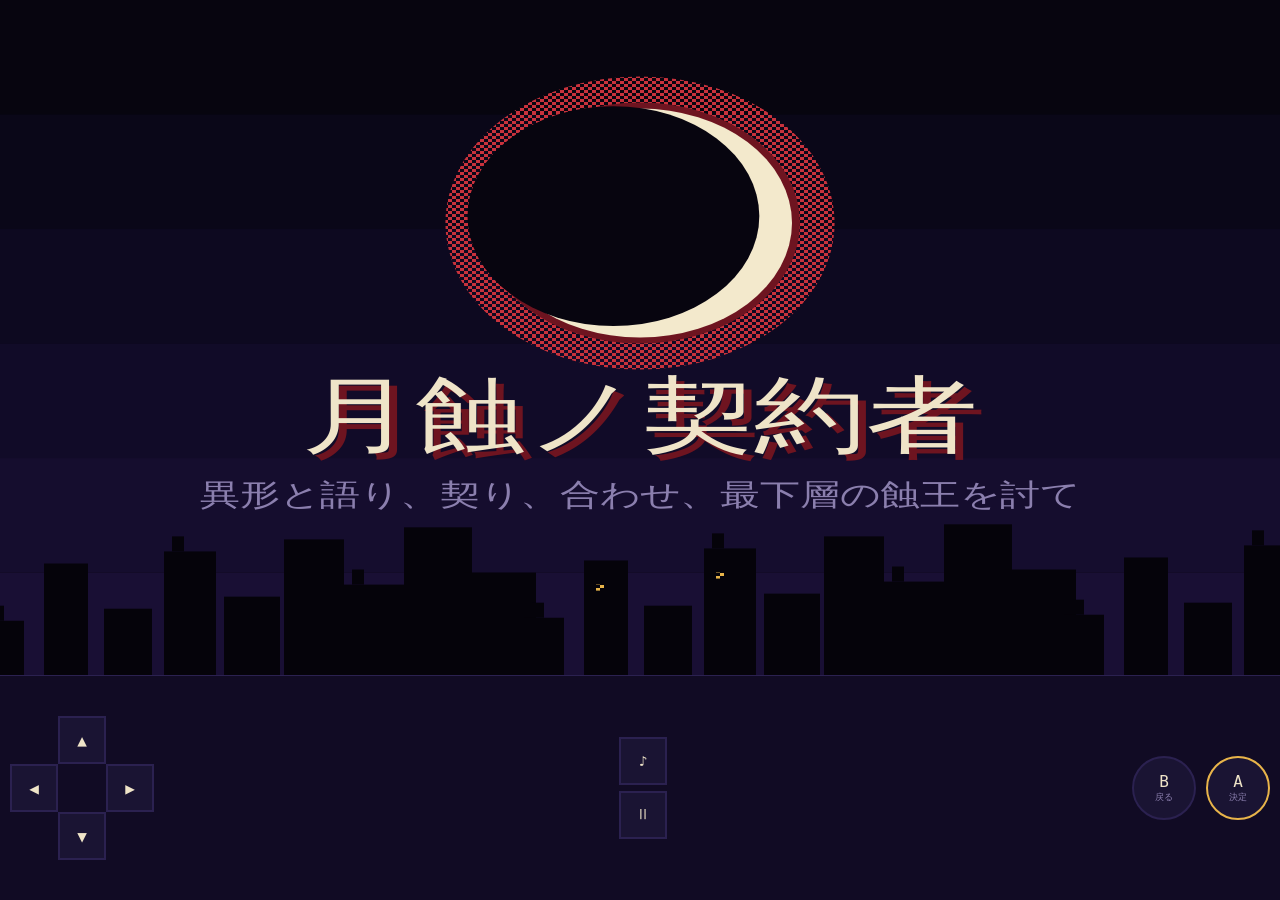
==== index.html @ 1a17b54d "add 246-gesshoku-no-keiyakusha" ====
<!DOCTYPE html>
<html lang="ja">
<head>
<meta charset="utf-8">
<meta name="viewport" content="width=device-width,initial-scale=1,maximum-scale=1,minimum-scale=1,user-scalable=no,viewport-fit=cover">
<meta name="apple-mobile-web-app-capable" content="yes">
<meta name="mobile-web-app-capable" content="yes">
<meta name="apple-mobile-web-app-status-bar-style" content="black-translucent">
<meta name="theme-color" content="#07050f">
<meta name="description" content="欠けた月の地下で異形と語り、契約し、蝕王を討つ探索RPG。">
<title>246｜月蝕ノ契約者</title>
<link rel="stylesheet" href="style.css">
</head>
<body>
<div id="game-shell">
  <div id="game-stage">
    <div id="screen-wrap">
      <canvas id="g" width="320" height="224" aria-label="ゲーム画面"></canvas>
    </div>
  </div>
  <footer id="control-deck" aria-label="操作盤">
    <div class="dpad" aria-label="十字キー">
      <button type="button" class="game-btn up" data-k="up" aria-label="上">▲</button>
      <button type="button" class="game-btn left" data-k="left" aria-label="左">◀</button>
      <button type="button" class="game-btn right" data-k="right" aria-label="右">▶</button>
      <button type="button" class="game-btn down" data-k="down" aria-label="下">▼</button>
    </div>
    <div class="sys">
      <button type="button" class="game-btn" id="btnMute" aria-label="音の切り替え">♪</button>
      <button type="button" class="game-btn" id="btnPause" aria-label="一時停止">Ⅱ</button>
    </div>
    <div class="ab">
      <button type="button" class="game-btn b" data-k="b" aria-label="B 戻る">B<small>戻る</small></button>
      <button type="button" class="game-btn a" data-k="a" aria-label="A 決定">A<small>決定</small></button>
    </div>
  </footer>
</div>
<dialog id="pauseDlg" aria-labelledby="pauseTitle">
  <h2 id="pauseTitle">一時停止</h2>
  <div class="col">
    <button type="button" class="game-btn" id="btnResume">再開</button>
    <button type="button" class="game-btn" id="btnMuteDlg">音の切り替え</button>
    <button type="button" class="game-btn" id="btnQuit">タイトルへ</button>
  </div>
</dialog>
<script src="script.js"></script>
</body>
</html>
---- style.css ----
*, *::before, *::after {
  box-sizing: border-box;
  -webkit-tap-highlight-color: transparent;
  -webkit-touch-callout: none;
  -webkit-user-select: none;
  user-select: none;
  -webkit-user-drag: none;
}
::selection { background: transparent; color: inherit; }
:root { --bg:#07050f; --ink:#efe4c8; --dim:#8b7fae; --line:#2b2150; --btn:#1a1433; --gold:#e8b44a; }
@media (prefers-color-scheme: dark) {
  :root:not([data-theme="light"]) { --bg:#07050f; --ink:#efe4c8; }
}
:root[data-theme="dark"] { --bg:#07050f; --ink:#efe4c8; }
html, body {
  margin: 0; padding: 0; width: 100%; height: 100%;
  overflow: hidden; overscroll-behavior: none; position: fixed;
  background: var(--bg); color: var(--ink);
  font-family: "Hiragino Kaku Gothic ProN", "Yu Gothic", monospace;
  touch-action: manipulation;
}
@supports (height: 100dvh) { html, body { height: 100dvh; } }

#game-shell {
  position: fixed; inset: 0; width: 100%; height: 100%; height: 100dvh;
  display: flex; flex-direction: column; touch-action: none;
}
#game-stage { position: relative; flex: 0 0 75%; height: 75%; min-height: 0; }
#screen-wrap { position: absolute; inset: 0; overflow: hidden; background: #07050f; display: flex; align-items: center; justify-content: center; }
canvas {
  display: block; width: 100%; height: 100%; touch-action: none;
  image-rendering: pixelated; image-rendering: crisp-edges;
}

.game-btn {
  font: inherit; color: var(--ink); background: var(--btn);
  border: 2px solid var(--line); min-width: 48px; min-height: 48px;
  touch-action: none; cursor: pointer;
  transition: transform .08s ease, opacity .08s ease, background .08s;
}
.game-btn:active, .game-btn.is-pressed { transform: scale(0.92); background: var(--line); }
.game-btn:focus-visible { outline: 2px solid var(--gold); }
.game-btn small { display: block; font-size: 9px; color: var(--dim); }

#control-deck {
  flex: 0 0 25%; height: 25%; min-height: 0;
  display: flex; align-items: center; justify-content: space-between; gap: 8px;
  padding: 8px max(10px, env(safe-area-inset-right, 10px))
          max(8px, env(safe-area-inset-bottom, 8px))
          max(10px, env(safe-area-inset-left, 10px));
  background: #110b24; border-top: 1px solid var(--line);
  z-index: 8; touch-action: none; overflow: hidden;
}
.dpad {
  display: grid; grid-template-columns: repeat(3, 48px); grid-template-rows: repeat(3, 48px);
  width: 144px; height: 144px; flex-shrink: 0;
}
.dpad .up { grid-column: 2; grid-row: 1; }
.dpad .left { grid-column: 1; grid-row: 2; }
.dpad .right { grid-column: 3; grid-row: 2; }
.dpad .down { grid-column: 2; grid-row: 3; }
.ab { display: flex; gap: 10px; align-items: center; }
.ab .game-btn { width: 64px; height: 64px; border-radius: 50%; }
.ab .a { border-color: var(--gold); }
.sys { display: flex; flex-direction: column; gap: 6px; }
.sys .game-btn { min-width: 48px; min-height: 48px; font-size: 14px; }

#pauseDlg {
  border: 0; border-radius: 8px; background: #150f2b; color: var(--ink);
  padding: 22px 20px; max-width: 320px; width: calc(100% - 40px);
}
#pauseDlg::backdrop { background: rgba(7,5,15,.8); }
#pauseDlg h2 { margin: 0 0 14px; text-align: center; color: var(--gold); }
#pauseDlg .col { display: flex; flex-direction: column; gap: 10px; }
#pauseDlg .game-btn { width: 100%; }

@media (max-height: 600px) {
  .dpad { grid-template-columns: repeat(3, 40px); grid-template-rows: repeat(3, 40px); width: 120px; height: 120px; }
  .dpad .game-btn { min-width: 48px; min-height: 48px; }
}
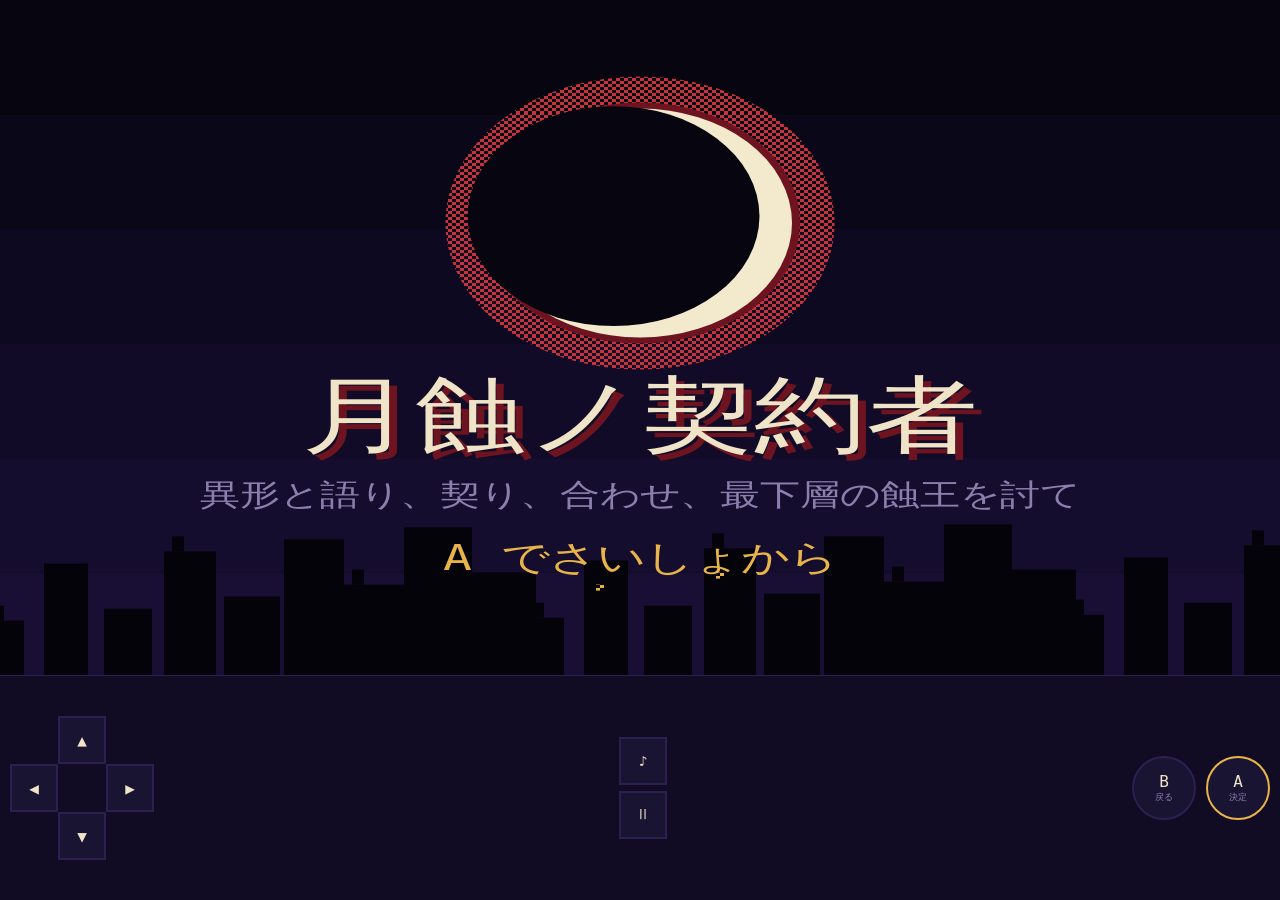
==== commit c71b82ae: "add OGP tags" ====
--- a/index.html
+++ b/index.html
@@ -10,6 +10,11 @@
 <meta name="description" content="欠けた月の地下で異形と語り、契約し、蝕王を討つ探索RPG。">
 <title>246｜月蝕ノ契約者</title>
 <link rel="stylesheet" href="style.css">
+    <meta property="og:title" content="246｜月蝕ノ契約者">
+    <meta property="og:description" content="スマホ・PCのブラウザで遊べる無料ゲームです。インストール不要！">
+    <meta property="og:url" content="https://titan11111.github.io/246-gesshoku-no-keiyakusha/">
+    <meta property="og:type" content="website">
+    <meta name="twitter:card" content="summary">
 </head>
 <body>
 <div id="game-shell">
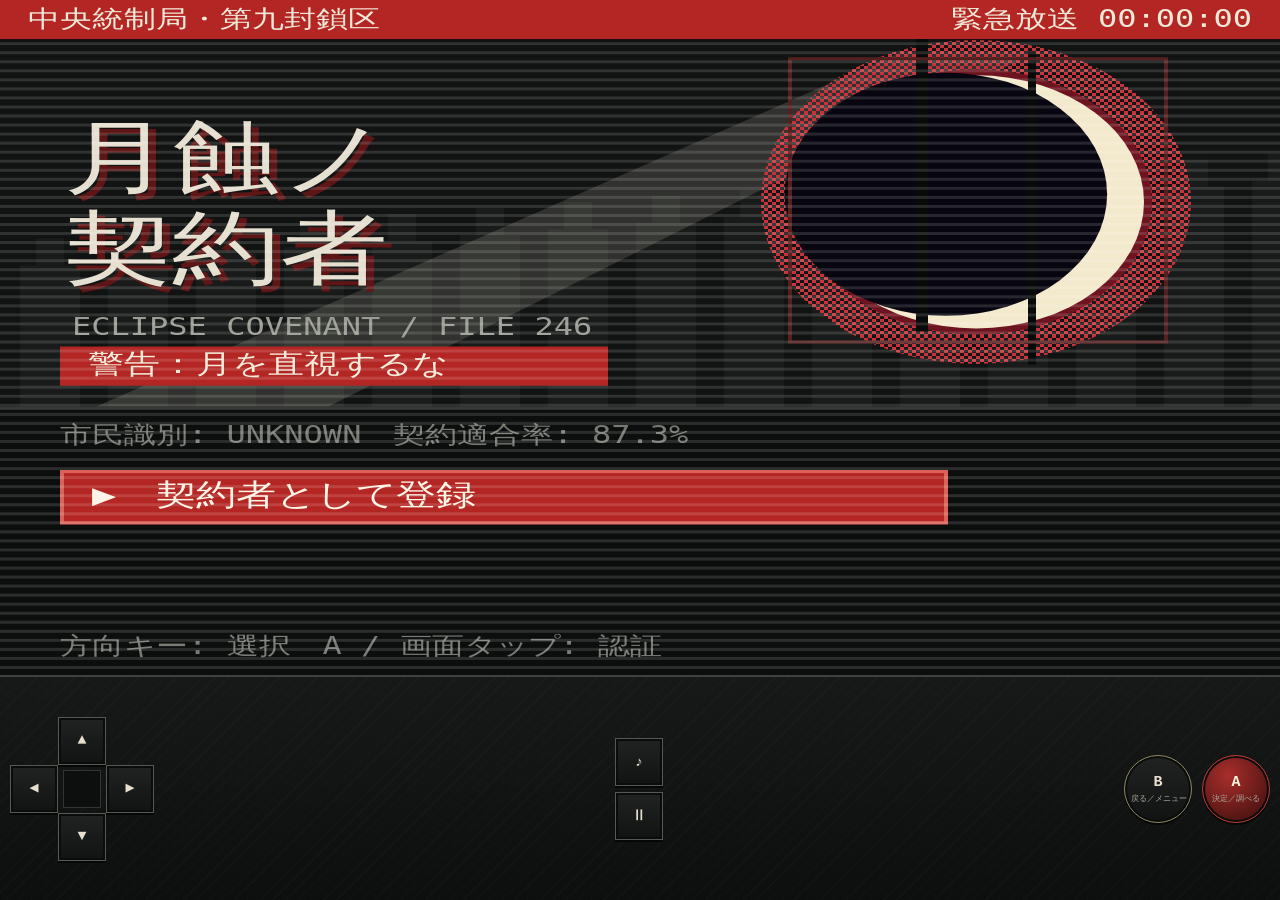
==== commit 2c974aed: "feat: タイトル刷新・選択肢の直接タップ・オートセーブ・説明短縮（harness 14項目PASS） Co-Authored-By: Claude Opus 5 (1M context) <nor" ====
--- a/index.html
+++ b/index.html
@@ -6,7 +6,7 @@
 <meta name="apple-mobile-web-app-capable" content="yes">
 <meta name="mobile-web-app-capable" content="yes">
 <meta name="apple-mobile-web-app-status-bar-style" content="black-translucent">
-<meta name="theme-color" content="#07050f">
+<meta name="theme-color" content="#0a0909">
 <meta name="description" content="欠けた月の地下で異形と語り、契約し、蝕王を討つ探索RPG。">
 <title>246｜月蝕ノ契約者</title>
 <link rel="stylesheet" href="style.css">
@@ -35,8 +35,8 @@
       <button type="button" class="game-btn" id="btnPause" aria-label="一時停止">Ⅱ</button>
     </div>
     <div class="ab">
-      <button type="button" class="game-btn b" data-k="b" aria-label="B 戻る">B<small>戻る</small></button>
-      <button type="button" class="game-btn a" data-k="a" aria-label="A 決定">A<small>決定</small></button>
+      <button type="button" class="game-btn b" data-k="b" aria-label="B 戻る・メニュー">B<small>戻る／メニュー</small></button>
+      <button type="button" class="game-btn a" data-k="a" aria-label="A 決定">A<small>決定／調べる</small></button>
     </div>
   </footer>
 </div>
--- a/style.css
+++ b/style.css
@@ -7,16 +7,16 @@
   -webkit-user-drag: none;
 }
 ::selection { background: transparent; color: inherit; }
-:root { --bg:#07050f; --ink:#efe4c8; --dim:#8b7fae; --line:#2b2150; --btn:#1a1433; --gold:#e8b44a; }
+:root { --bg:#080909; --ink:#e7e0cf; --dim:#8d8b80; --line:#393b38; --btn:#171918; --gold:#d5ad54; --alarm:#bd2b28; }
 @media (prefers-color-scheme: dark) {
-  :root:not([data-theme="light"]) { --bg:#07050f; --ink:#efe4c8; }
+  :root:not([data-theme="light"]) { --bg:#080909; --ink:#e7e0cf; }
 }
-:root[data-theme="dark"] { --bg:#07050f; --ink:#efe4c8; }
+:root[data-theme="dark"] { --bg:#080909; --ink:#e7e0cf; }
 html, body {
   margin: 0; padding: 0; width: 100%; height: 100%;
   overflow: hidden; overscroll-behavior: none; position: fixed;
   background: var(--bg); color: var(--ink);
-  font-family: "Hiragino Kaku Gothic ProN", "Yu Gothic", monospace;
+  font-family: "Hiragino Mincho ProN", "Yu Mincho", serif;
   touch-action: manipulation;
 }
 @supports (height: 100dvh) { html, body { height: 100dvh; } }
@@ -26,21 +26,22 @@
   display: flex; flex-direction: column; touch-action: none;
 }
 #game-stage { position: relative; flex: 0 0 75%; height: 75%; min-height: 0; }
-#screen-wrap { position: absolute; inset: 0; overflow: hidden; background: #07050f; display: flex; align-items: center; justify-content: center; }
+#screen-wrap { position: absolute; inset: 0; overflow: hidden; background: #080909; display: flex; align-items: center; justify-content: center; }
 canvas {
   display: block; width: 100%; height: 100%; touch-action: none;
   image-rendering: pixelated; image-rendering: crisp-edges;
 }
 
 .game-btn {
-  font: inherit; color: var(--ink); background: var(--btn);
-  border: 2px solid var(--line); min-width: 48px; min-height: 48px;
+  font: 700 15px/1 "Courier New", monospace; color: var(--ink); background: linear-gradient(#202321,#111312);
+  border: 1px solid #555951; box-shadow: inset 0 0 0 2px #0a0b0b, 0 2px 0 #050606;
+  min-width: 48px; min-height: 48px;
   touch-action: none; cursor: pointer;
   transition: transform .08s ease, opacity .08s ease, background .08s;
 }
-.game-btn:active, .game-btn.is-pressed { transform: scale(0.92); background: var(--line); }
+.game-btn:active, .game-btn.is-pressed { transform: translateY(2px) scale(0.96); background: #343834; box-shadow: inset 0 0 0 2px #0a0b0b; }
 .game-btn:focus-visible { outline: 2px solid var(--gold); }
-.game-btn small { display: block; font-size: 9px; color: var(--dim); }
+.game-btn small { display: block; margin-top: 5px; font: 8px/1 "Hiragino Kaku Gothic ProN", sans-serif; color: #aaa99f; white-space: nowrap; }
 
 #control-deck {
   flex: 0 0 25%; height: 25%; min-height: 0;
@@ -48,29 +49,37 @@
   padding: 8px max(10px, env(safe-area-inset-right, 10px))
           max(8px, env(safe-area-inset-bottom, 8px))
           max(10px, env(safe-area-inset-left, 10px));
-  background: #110b24; border-top: 1px solid var(--line);
+  background:
+    repeating-linear-gradient(135deg, transparent 0 8px, rgba(255,255,255,.018) 8px 9px),
+    linear-gradient(#171918, #0d0f0e);
+  border-top: 2px solid #3e413d;
   z-index: 8; touch-action: none; overflow: hidden;
 }
 .dpad {
   display: grid; grid-template-columns: repeat(3, 48px); grid-template-rows: repeat(3, 48px);
   width: 144px; height: 144px; flex-shrink: 0;
 }
+.dpad::after {
+  content: ""; grid-column: 2; grid-row: 2; margin: 5px;
+  border: 1px solid #313431; background: #0d0f0e;
+}
 .dpad .up { grid-column: 2; grid-row: 1; }
 .dpad .left { grid-column: 1; grid-row: 2; }
 .dpad .right { grid-column: 3; grid-row: 2; }
 .dpad .down { grid-column: 2; grid-row: 3; }
 .ab { display: flex; gap: 10px; align-items: center; }
-.ab .game-btn { width: 64px; height: 64px; border-radius: 50%; }
-.ab .a { border-color: var(--gold); }
+.ab .game-btn { width: 68px; height: 68px; border-radius: 50%; }
+.ab .a { color: #fff5df; border-color: #b33a34; background: radial-gradient(circle at 38% 30%, #a82e2b, #541614 72%); }
+.ab .b { border-color: #8e865f; }
 .sys { display: flex; flex-direction: column; gap: 6px; }
 .sys .game-btn { min-width: 48px; min-height: 48px; font-size: 14px; }
 
 #pauseDlg {
-  border: 0; border-radius: 8px; background: #150f2b; color: var(--ink);
+  border: 1px solid #686a62; border-radius: 0; background: #111312; color: var(--ink);
   padding: 22px 20px; max-width: 320px; width: calc(100% - 40px);
 }
-#pauseDlg::backdrop { background: rgba(7,5,15,.8); }
-#pauseDlg h2 { margin: 0 0 14px; text-align: center; color: var(--gold); }
+#pauseDlg::backdrop { background: rgba(3,4,4,.88); }
+#pauseDlg h2 { margin: 0 0 14px; text-align: center; color: var(--gold); letter-spacing: .2em; }
 #pauseDlg .col { display: flex; flex-direction: column; gap: 10px; }
 #pauseDlg .game-btn { width: 100%; }
 
